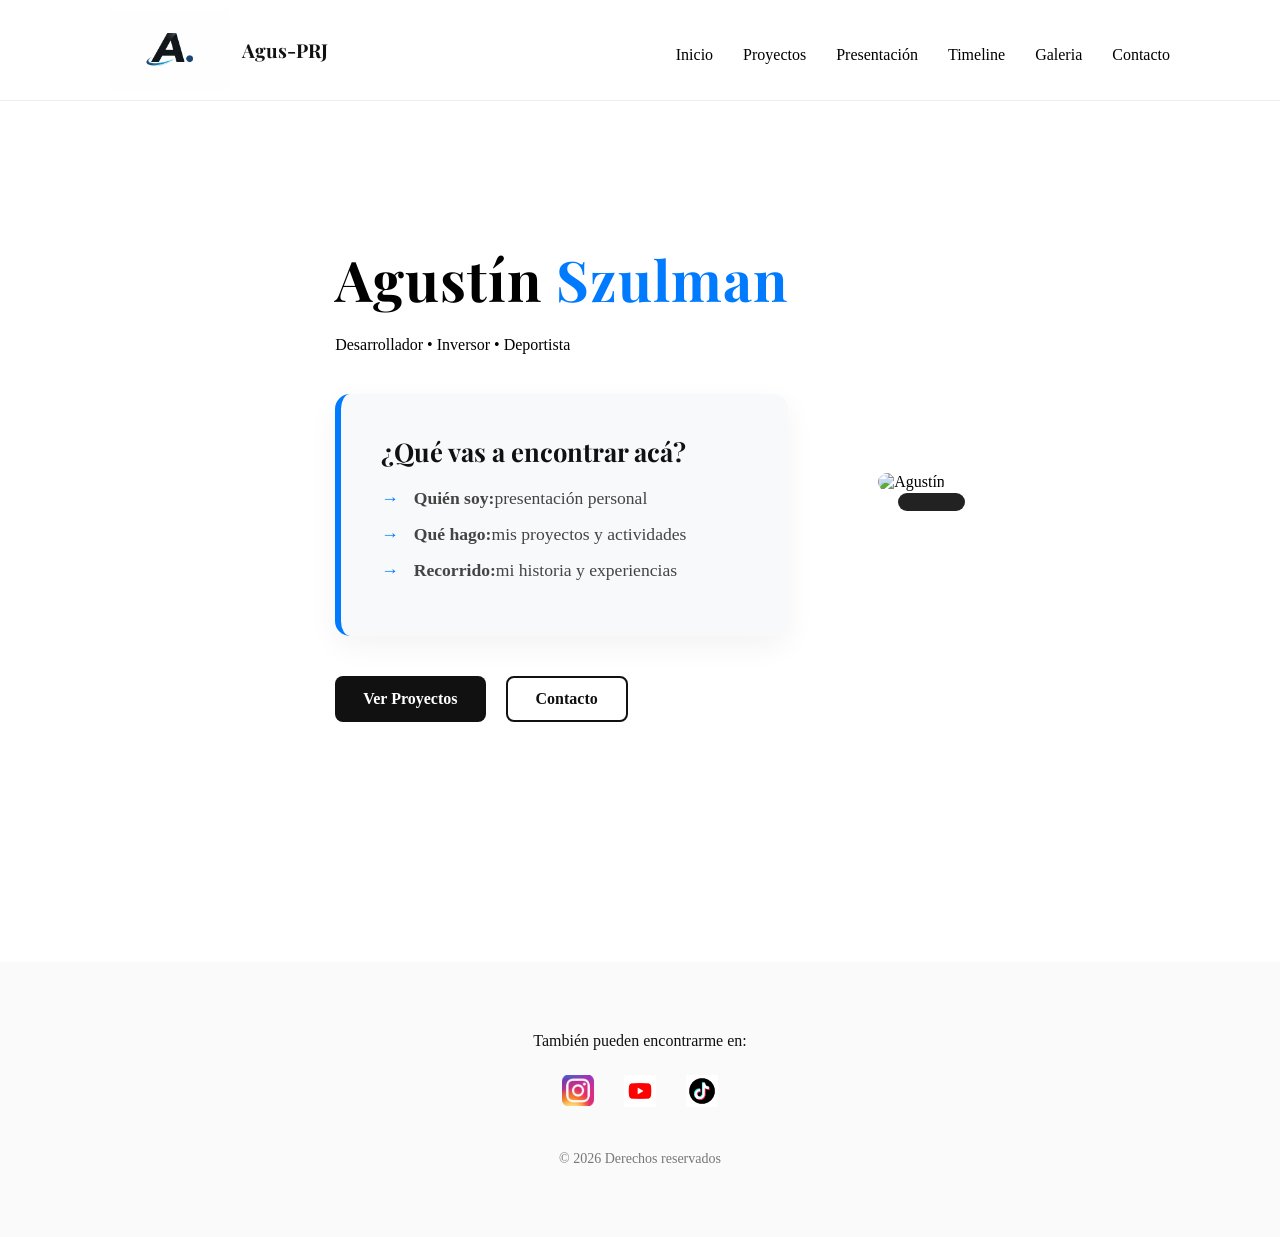
==== index.html @ f0c24f10 "Primer-commit" ====
<!DOCTYPE html>
<html lang="en">

<head>
    <meta charset="UTF-8">
    <meta name="viewport" content="width=device-width, initial-scale=1.0">
    <title>inicio</title>
    <link
        href="https://fonts.googleapis.com/css2?family=Inter:wght@300;400;500;600&family=Playfair+Display:wght@500;600;700&display=swap"
        rel="stylesheet">
    <link rel="stylesheet" href="css/estilos.css">

</head>

<body>
    <!-- Header con navegación principal -->
    <header class="main-header">
    <div class="container-header">
        <div class="logo-area">
            <a href="index.html">
                <img src="img/logo.png" alt="Logo ProyAgus" class="logo">
            </a>
            <span class="page-title">Agus-PRJ</span>
        </div>
        
        <nav class="links">
            <ul>
                <li><a href="index.html">Inicio</a></li>
                <li><a href="pages/proyectos.html">Proyectos</a></li>
                <li><a href="pages/presentacion.html">Presentación</a></li>
                <li><a href="pages/timeline.html">Timeline</a></li>
                <li><a href="pages/gallery.html">Galeria</a></li>
                <li><a href="pages/contacto.html" class="btn-contacto">Contacto</a></li>
            </ul>
        </nav>
    </div>
</header>


    <main class="contenedor-hero">
    <section class="hero-info">
    <h1 class="titulo-home">Agustín <span class="nombre-agus">Szulman</span></h1>
    <p class="intro-texto">Desarrollador • Inversor • Deportista</p>

    <div class="caja-introduccion">
        <h2>¿Qué vas a encontrar acá?</h2>
        <ul class="lista-index-nueva">
            <li><strong>Quién soy:</strong> presentación personal</li>
            <li><strong>Qué hago:</strong> mis proyectos y actividades</li>
            <li><strong>Recorrido:</strong> mi historia y experiencias</li>
        </ul>
    </div>

    <div class="botones-hero">
        <a href="pages/proyectos.html" class="btn-negro">Ver Proyectos</a>
        <a href="pages/contacto.html" class="btn-borde">Contacto</a>
    </div>
</section>
    <section class="hero-visual">
        <img src="img/ftplaya.jpg" alt="Agustín" class="foto-inicio">
    </section>
</main>
    <footer class="main-footer">
    <p class="footer-title">También pueden encontrarme en:</p>

    <div class="footer-social">
        <a href="https://www.instagram.com/" target="_blank">
            <img src="img/instagram.jpg" alt="Instagram">
        </a>

        <a href="https://www.youtube.com/" target="_blank">
            <img src="img/youtube.jpg" alt="Youtube">
        </a>

        <a href="https://www.tiktok.com/" target="_blank">
            <img src="img/tiktok.jpg" alt="Tiktok">
        </a>
    </div>

    <p class="footer-copy">© 2026 Derechos reservados</p>
</footer>

</body>

</html>
---- css/estilos.css ----
*{
    margin: 0;
    padding: 0;
    box-sizing: border-box;
}




footer {
    color: white;
    background: darkgrey;
    padding: 16px;
}

nav {
    background-color: white;
    color: black;
}


.lista-index li {
    margin: 10px 0;
}


.proy {
    font-size: 22px;
    color: rgb(0, 0, 0);
    background-color: #f5f5f5;
    padding: 20px;


}

.descproy {
    line-height: 1.6;
     background-color: #ededed;
}

section {
    padding: 80px 20px;
}


.contacto {
    text-align: center;
    padding: 30px;
    background-color: #e0e0e0;
}

.mail {
    display: inline-block;
    margin-top: 20px;
    padding: 10px 30px;
    background-color: #f2f2f2;
    color: black;
    text-decoration: none;
    font-weight: bold;
    border-radius: 8px;
    border: 1px solid #ccc;
}

.presentacion {
    background-color: white;
    text-align: center;
    max-width: 650px;
    margin: 40px auto;
    padding: 32px;
    border-radius: 12px;
}

.foto-presentacion {
    max-width: 200px;
    width: 100%;
    height: auto;
    margin: 20px auto;
    display: block;
    border-radius: 12px;
}



.logo_redes{
    display: flex;
    justify-content: center;
    gap: 15px;
    margin-left: 5px;
    margin-bottom: 20px;
    margin-top: 15px;


}

.logo_redes img{
    width: 60px;
    height: 60px;
    border-radius: 50%;
    object-fit: cover;
    transition: transform 0.3s ease;

}

.logo_redes img:hover {
    transform: scale(1.1);
}
    
.proyectos section {
    display: block;
    margin: 20px;

}

h1 {
    letter-spacing: 1px;
}

h1, h2 {
    margin-bottom: 20px;
}



.links {
    background: none;
    margin-top: 10px;
    margin-left: auto;
}

.links ul {
    display: flex;
    gap: 30px;
    list-style: none;
    padding: 0;
    margin: 0;
}

.links a {
    text-decoration: none;
    color: black;
    font-weight: 500;
    position: relative;
    transition: color 0.3s ease;
}

.links a::after {
    content: "";
    position: absolute;
    bottom: -4px;
    left: 0;
    width: 0%;
    height: 1px;
    background: black;
    transition: width 0.3s ease;
}

.links a:hover::after {
    width: 100%;
}




.links a:hover {
    color: black;
}

.imgs {
    display: grid;
    grid-template-columns: repeat(auto-fit, minmax(280px, 1fr));
    gap: 25px;
    max-width: 1200px;
    margin: 60px auto;
}



.imgs img {
    width: 100%;
    height: auto;
    border-radius: 14px;
    display: block;
    transition: transform 0.3s ease, box-shadow 0.3s ease;
}

.imgs img:hover {
    transform: scale(1.03);
    box-shadow: 0 12px 30px rgba(0,0,0,0.15);
}

.proyectos{
    display: grid;
    grid-template-columns: repeat(auto-fit, minmax(280px, 1fr));
    gap: 30px;
    
}



.main-footer {
    background: #fafafa;
    padding: 70px 20px;
    text-align: center;
    margin-top: 100px;
}

.footer-title {
    font-weight: 500;
    margin-bottom: 25px;
    color: #111;
}

.footer-social {
    display: flex;
    justify-content: center;
    gap: 30px;
    margin-bottom: 40px;
}

.footer-social img {
    width: 32px;
    transition: transform 0.3s ease, opacity 0.3s ease;
}

.footer-social img:hover {
    transform: translateY(-4px);
    opacity: 0.8;
}

.footer-copy {
    font-size: 14px;
    color: #777;
}

.logo{
    margin: 0;
    width: auto;
    overflow: hidden;
    padding: 0;
    height: 80px;
    display: flex;
    align-items: center;
}



.gmail{
    display: block;
    justify-content: center;
}

.contacto-page{
    display: flex;
    flex-direction: column;
    align-items: center;
    justify-content: center;
    height: 50vh;
    text-align: center;

}

header{
    background: white;
    color: #111;
    margin: 0;
    
}

*{
    margin: 0;
    padding: 0;
    box-sizing: border-box;
}


body{
    display: flex;
    flex-direction: column;
    min-height: 100vh;
}



.contenedor-hero {
    display: flex;
    justify-content: space-between;
    align-items: center;
    max-width: 1100px;
    margin: 60px auto;
    padding: 0 40px;
    gap: 50px;
}

.titulo-home { font-size: 3.5rem; font-family: 'Playfair Display', serif; 
}
.nombre-agus { color: #007bff; 
}
.foto-inicio { 
    width: 100%; 
    max-width: 420px; 
    border-radius: 20px; 
    box-shadow: 20px 20px 0px #222; 
}


.timelist {
    list-style: none;
    padding: 20px;
    border-left: 3px solid #007bff;
    margin: 50px auto;
    max-width: 800px;
}

.timelist li {
    margin-bottom: 30px;
    position: relative;
    padding-left: 30px;
}

.timelist li::before {
    content: "";
    position: absolute;
    left: -11.5px;
    top: 5px;
    width: 20px;
    height: 20px;
    background: white;
    border: 3px solid #007bff;
    border-radius: 50%;
}

.fecha { font-weight: bold; color: #007bff; }


.proyectos {
    display: grid;
    grid-template-columns: 1fr 1fr;
    gap: 25px;
    max-width: 1100px;
    margin: 40px auto;
}

.proyectos article {
    border: 1px solid #eee;
    padding: 20px;
    border-radius: 12px;
    transition: 0.3s;
}

.proyectos article:hover { transform: translateY(-5px); box-shadow: 0 10px 20px rgba(0,0,0,0.05); 
}


.main-header {
    width: 100%;
    background-color: #fff;
    border-bottom: 1px solid #eee;
    padding: 10px 0;
}

.container-header {
    display: flex;
    justify-content: space-between;
    align-items: center;
    max-width: 1100px;
    margin: 0 auto;
    padding: 0 20px;
}

.logo-area {
    display: flex;
    align-items: center;
    gap: 12px;
}

.logo-img {
    height: 45px;
    width: auto;
    display: block;
}

.page-title {
    font-family: 'Playfair Display', serif;
    font-weight: 700;
    font-size: 1.2rem;
}


.caja-introduccion {
    background-color: #f8f9fa; 
    padding: 40px;
    border-radius: 15px;
    border-left: 6px solid #007bff; 
    margin: 40px 0; 
    box-shadow: 0 10px 30px rgba(0,0,0,0.05); 
    text-align: left;
}

.caja-introduccion h2 {
    font-size: 1.6rem;
    font-family: 'Playfair Display', serif;
    margin-bottom: 20px;
    color: #111;
}


.lista-index-nueva {
    list-style: none;
    padding: 0;
}

.lista-index-nueva li {
    margin-bottom: 15px;
    font-size: 1.1rem;
    color: #444;
    display: flex;
    align-items: center;
}

.lista-index-nueva li::before {
    content: "→";
    color: #007bff;
    font-weight: bold;
    margin-right: 15px;
}

.botones-hero {
    display: flex;
    gap: 20px;
    margin-top: 10px; 
}


.btn-negro {
    background-color: #111;
    color: white !important;
    padding: 14px 28px;
    border-radius: 8px;
    text-decoration: none;
    font-weight: 600;
    transition: 0.3s;
}

.btn-negro:hover {
    background-color: #007bff;
    transform: translateY(-3px);
}

.btn-borde {
    border: 2px solid #111;
    color: #111 !important;
    padding: 12px 28px;
    border-radius: 8px;
    text-decoration: none;
    font-weight: 600;
    transition: 0.3s;
}


@media screen and (min-width: 769px) and (max-width: 1024px) {
    
    body {
        padding: 0 20px;
    }

    
    .titulo-home {
        font-size: 3rem;
    }

    
    .contenedor-hero {
        gap: 30px;
        justify-content: space-around;
    }

    
    .proyectos {
        grid-template-columns: repeat(2, 1fr);
        gap: 20px;
    }

    
    .links ul {
        gap: 20px;
    }
}

    

@media screen and (max-width: 768px) {
    
    .container-header {
        flex-direction: column;
        gap: 20px;
        padding: 20px;
        padding-right: 70px;
    }

    .links ul {
        flex-wrap: wrap;
        justify-content: center;
        gap: 10px;
        padding-left: 45px;
        
    }

    
    .contenedor-hero {
        flex-direction: column-reverse;
        text-align: center;
        gap: 30px;
        padding: 0 20px;
    }

    .foto-inicio {
        max-width: 100%;
        box-shadow: 10px 10px 0px #222; 
    }

    .titulo-home {
        font-size: 2.5rem; 
    }

    
    .proyectos {
        grid-template-columns: 1fr;
        padding: 0 20px;
    }

    
    .imgs {
        grid-template-columns: repeat(auto-fit, minmax(200px, 1fr));
        gap: 15px;
        padding: 0 15px;
    }
}

@media (min-withd: 768px) and (max-withd: 1024px) {
     
   .presentacion {
    width: 150%;
    height: auto;

   }
    
}
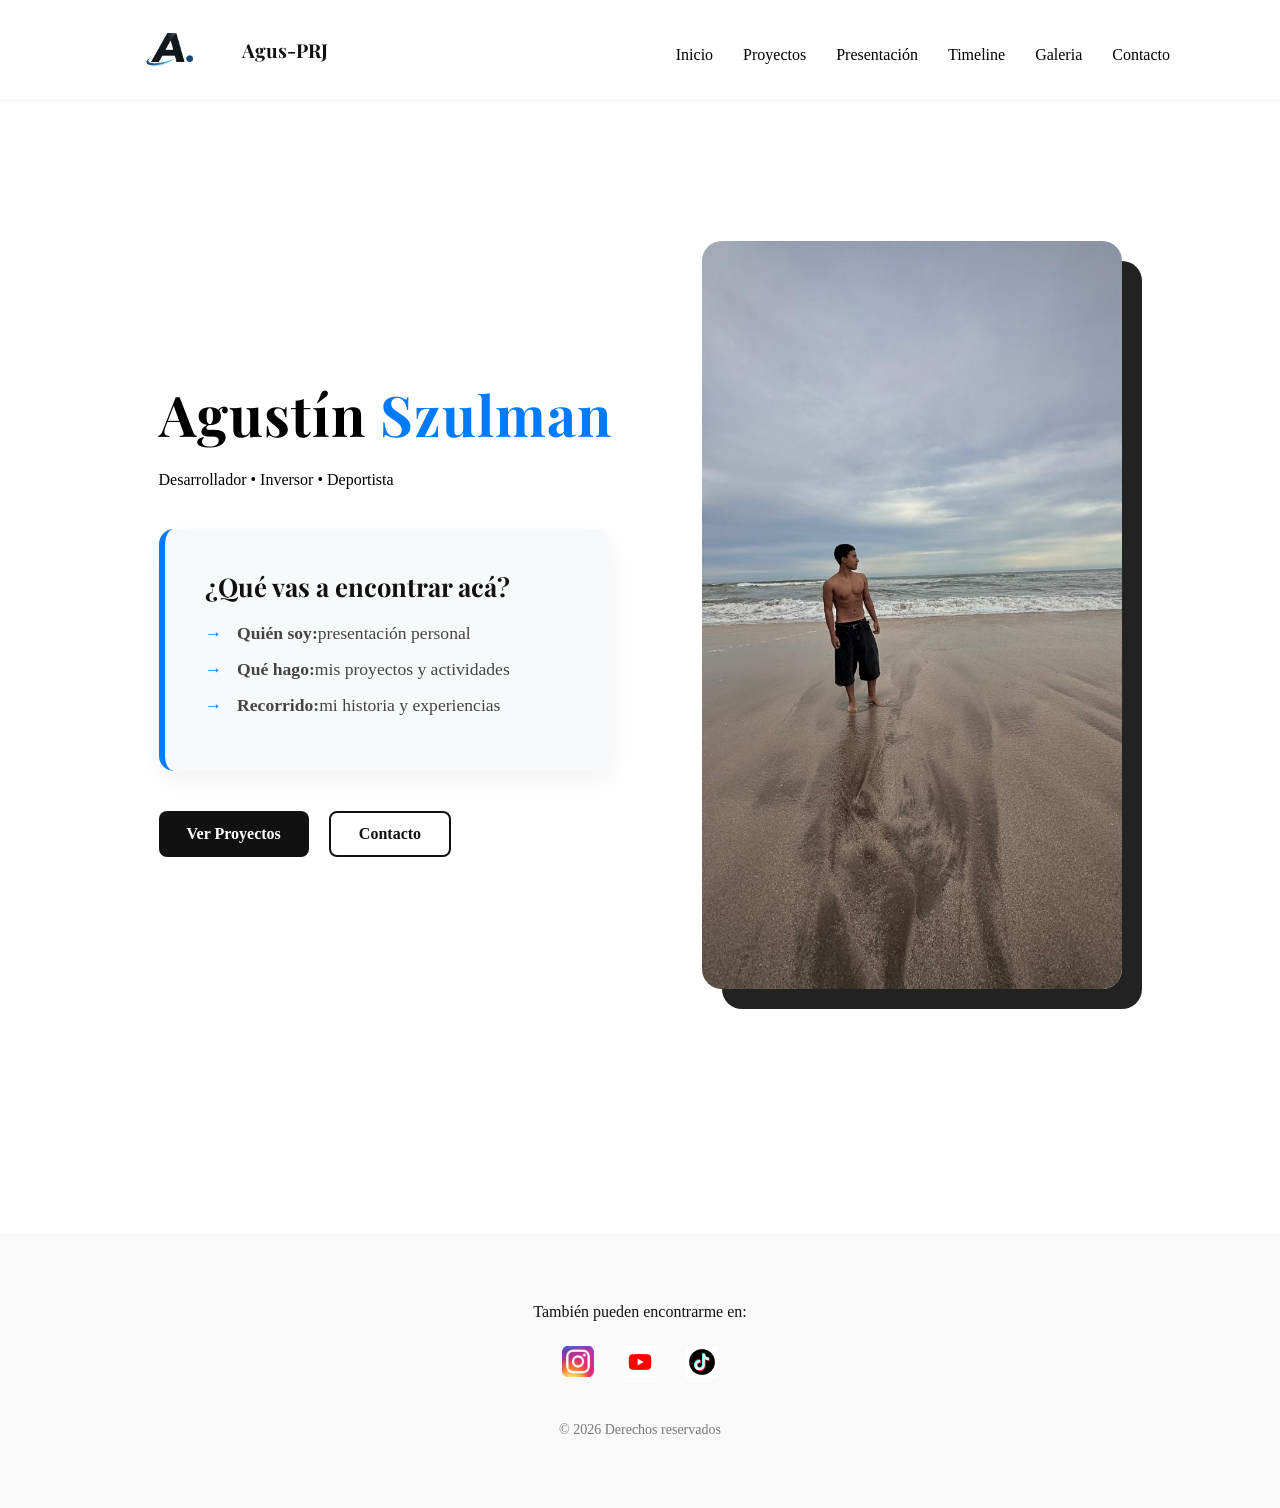
==== commit 6ea5747f: "foto" ====
--- a/index.html
+++ b/index.html
@@ -57,7 +57,7 @@
     </div>
 </section>
     <section class="hero-visual">
-        <img src="img/ftplaya.jpg" alt="Agustín" class="foto-inicio">
+        <img src="img/ftplaya.JPG" alt="Agustín" class="foto-inicio">
     </section>
 </main>
     <footer class="main-footer">
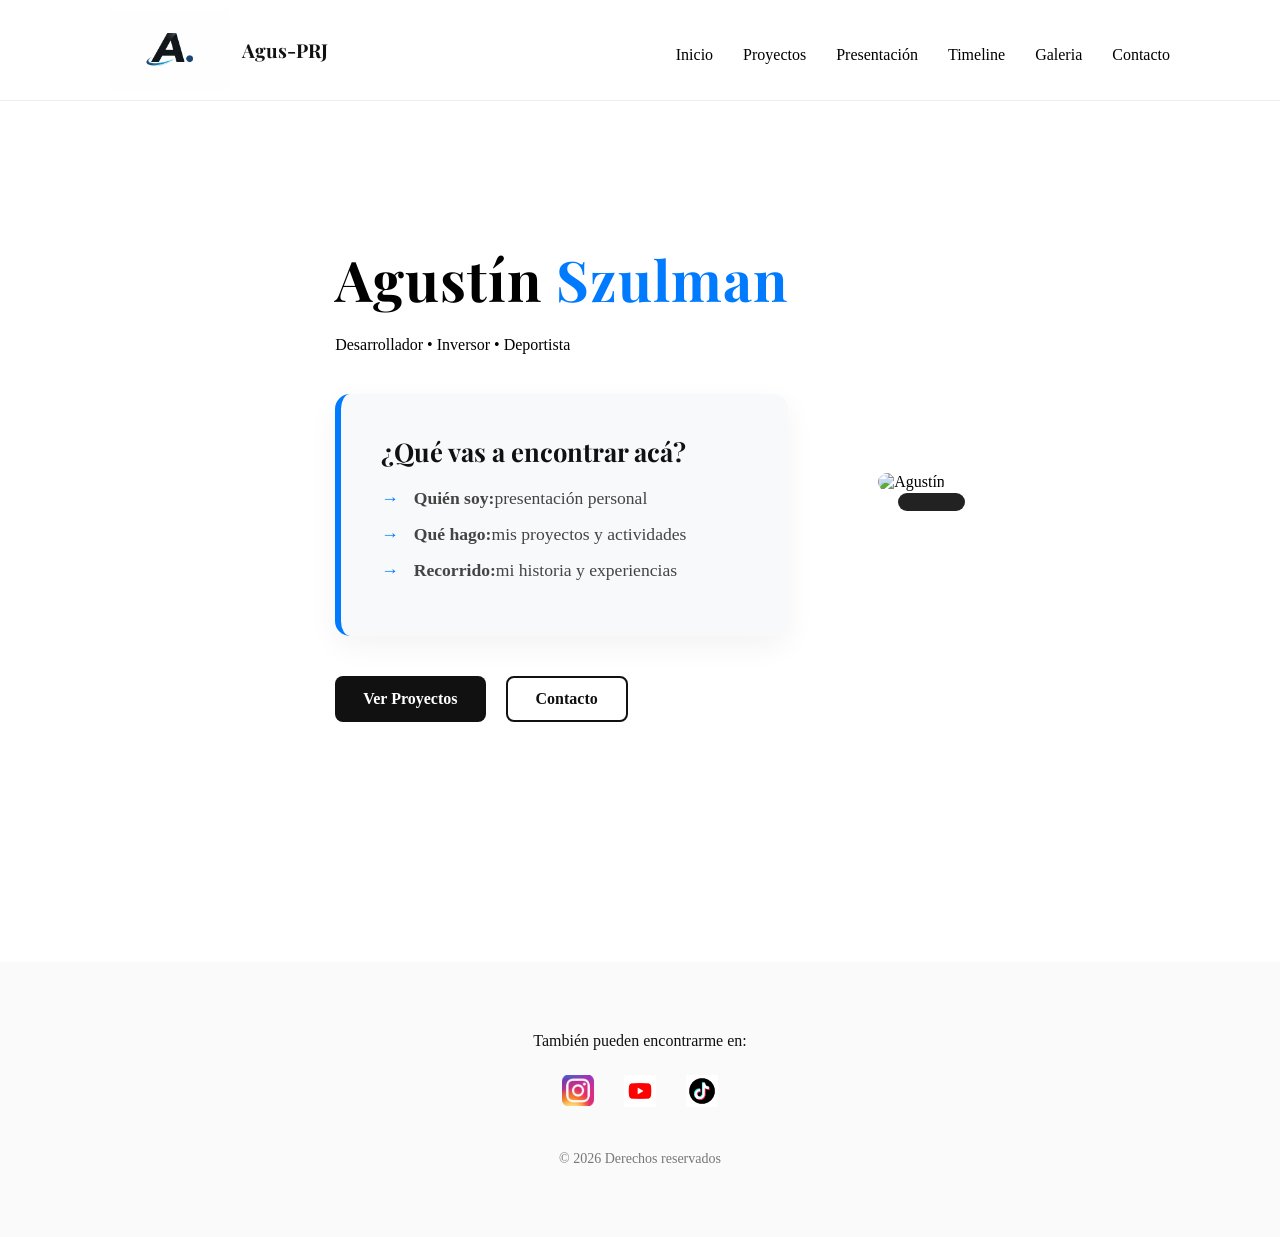
==== commit a14d9a70: "primercommit" ====
--- a/index.html
+++ b/index.html
@@ -57,7 +57,7 @@
     </div>
 </section>
     <section class="hero-visual">
-        <img src="img/ftplaya.JPG" alt="Agustín" class="foto-inicio">
+        <img src="img/ftplaya.jpg" alt="Agustín" class="foto-inicio">
     </section>
 </main>
     <footer class="main-footer">
--- a/css/estilos.css
+++ b/css/estilos.css
@@ -456,104 +456,19 @@
     transition: 0.3s;
 }
 
-
-@media screen and (min-width: 769px) and (max-width: 1024px) {
+@media screen {
     
-    body {
-        padding: 0 20px;
-    }
+}
+
+
+
+
+
+
+
+
 
     
-    .titulo-home {
-        font-size: 3rem;
-    }
-
-    
-    .contenedor-hero {
-        gap: 30px;
-        justify-content: space-around;
-    }
-
-    
-    .proyectos {
-        grid-template-columns: repeat(2, 1fr);
-        gap: 20px;
-    }
-
-    
-    .links ul {
-        gap: 20px;
-    }
-}
-
-    
-
-@media screen and (max-width: 768px) {
-    
-    .container-header {
-        flex-direction: column;
-        gap: 20px;
-        padding: 20px;
-        padding-right: 70px;
-    }
-
-    .links ul {
-        flex-wrap: wrap;
-        justify-content: center;
-        gap: 10px;
-        padding-left: 45px;
-        
-    }
-
-    
-    .contenedor-hero {
-        flex-direction: column-reverse;
-        text-align: center;
-        gap: 30px;
-        padding: 0 20px;
-    }
-
-    .foto-inicio {
-        max-width: 100%;
-        box-shadow: 10px 10px 0px #222; 
-    }
-
-    .titulo-home {
-        font-size: 2.5rem; 
-    }
-
-    
-    .proyectos {
-        grid-template-columns: 1fr;
-        padding: 0 20px;
-    }
-
-    
-    .imgs {
-        grid-template-columns: repeat(auto-fit, minmax(200px, 1fr));
-        gap: 15px;
-        padding: 0 15px;
-    }
-}
-
-@media (min-withd: 768px) and (max-withd: 1024px) {
-     
-   .presentacion {
-    width: 150%;
-    height: auto;
-
-   }
-    
-}
-
-
-
-
-
-
-
-
-    
-
-
-
+
+
+
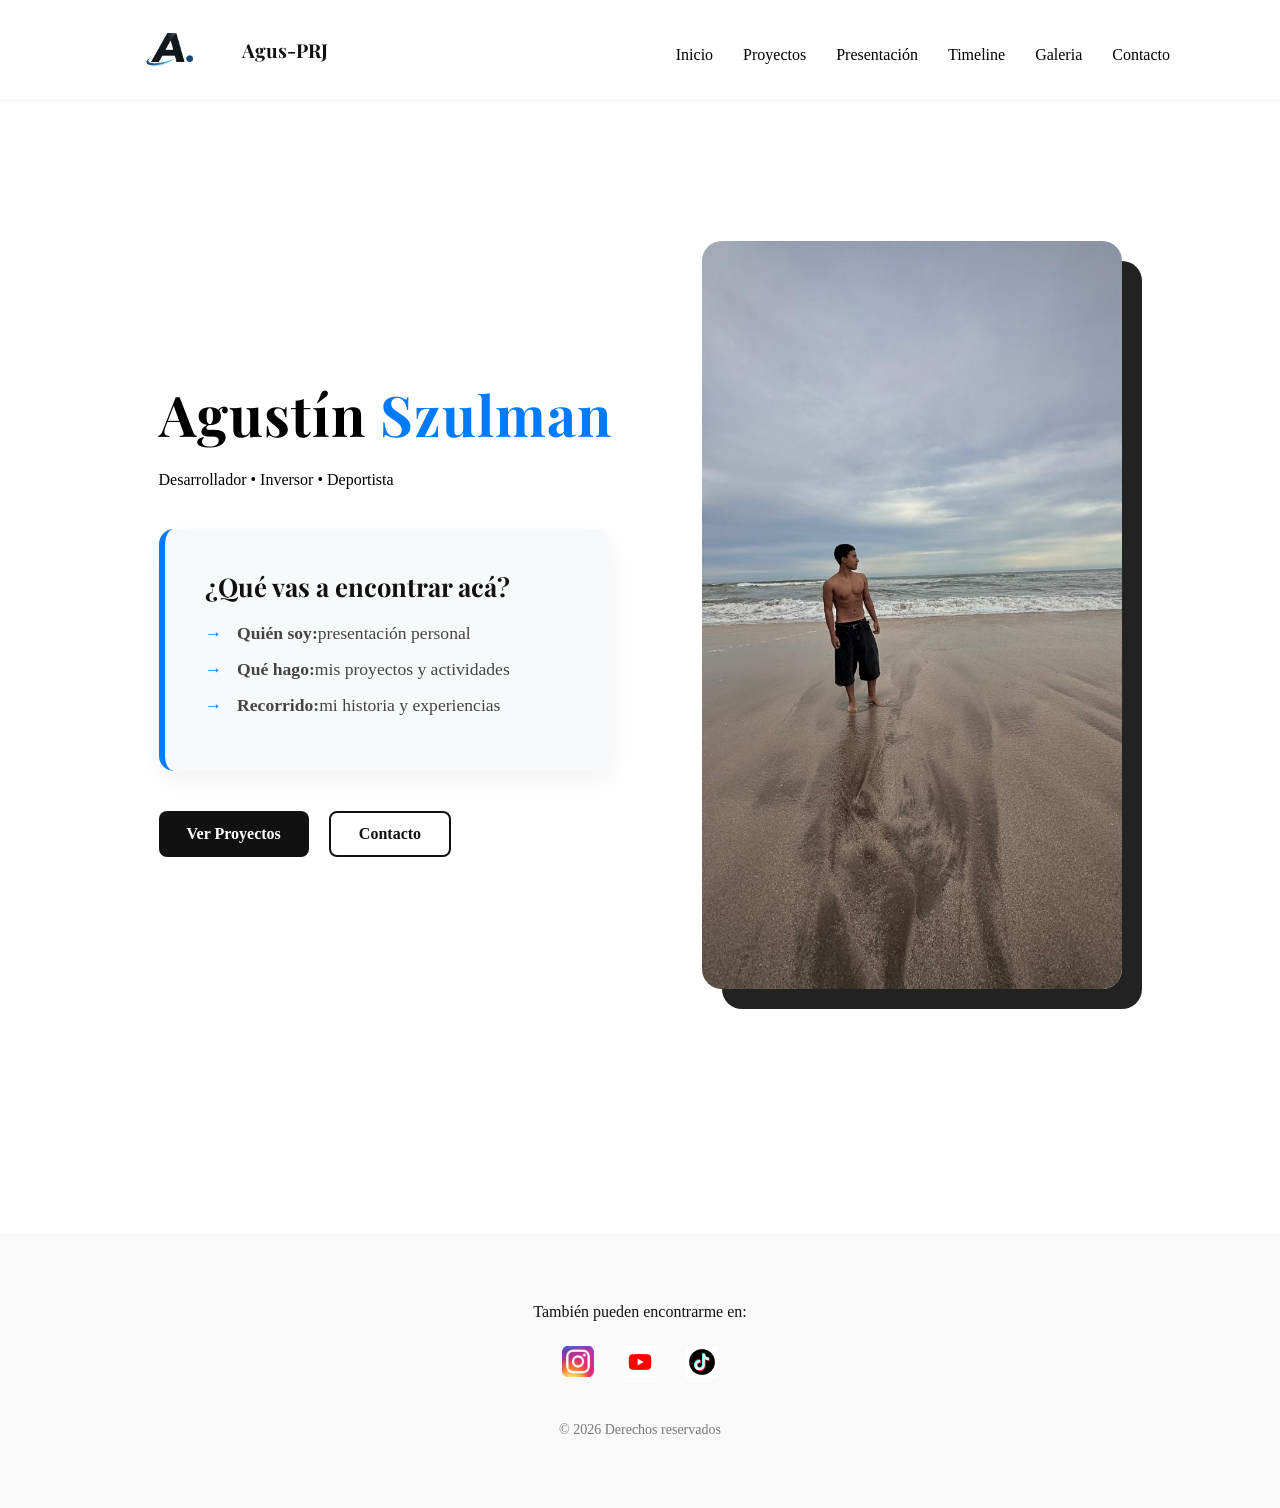
==== commit 4412fd68: "Update index.html" ====
--- a/index.html
+++ b/index.html
@@ -57,7 +57,7 @@
     </div>
 </section>
     <section class="hero-visual">
-        <img src="img/ftplaya.jpg" alt="Agustín" class="foto-inicio">
+        <img src="img/ftplaya.JPG" alt="Agustín" class="foto-inicio">
     </section>
 </main>
     <footer class="main-footer">
@@ -82,4 +82,4 @@
 
 </body>
 
-</html>+</html>
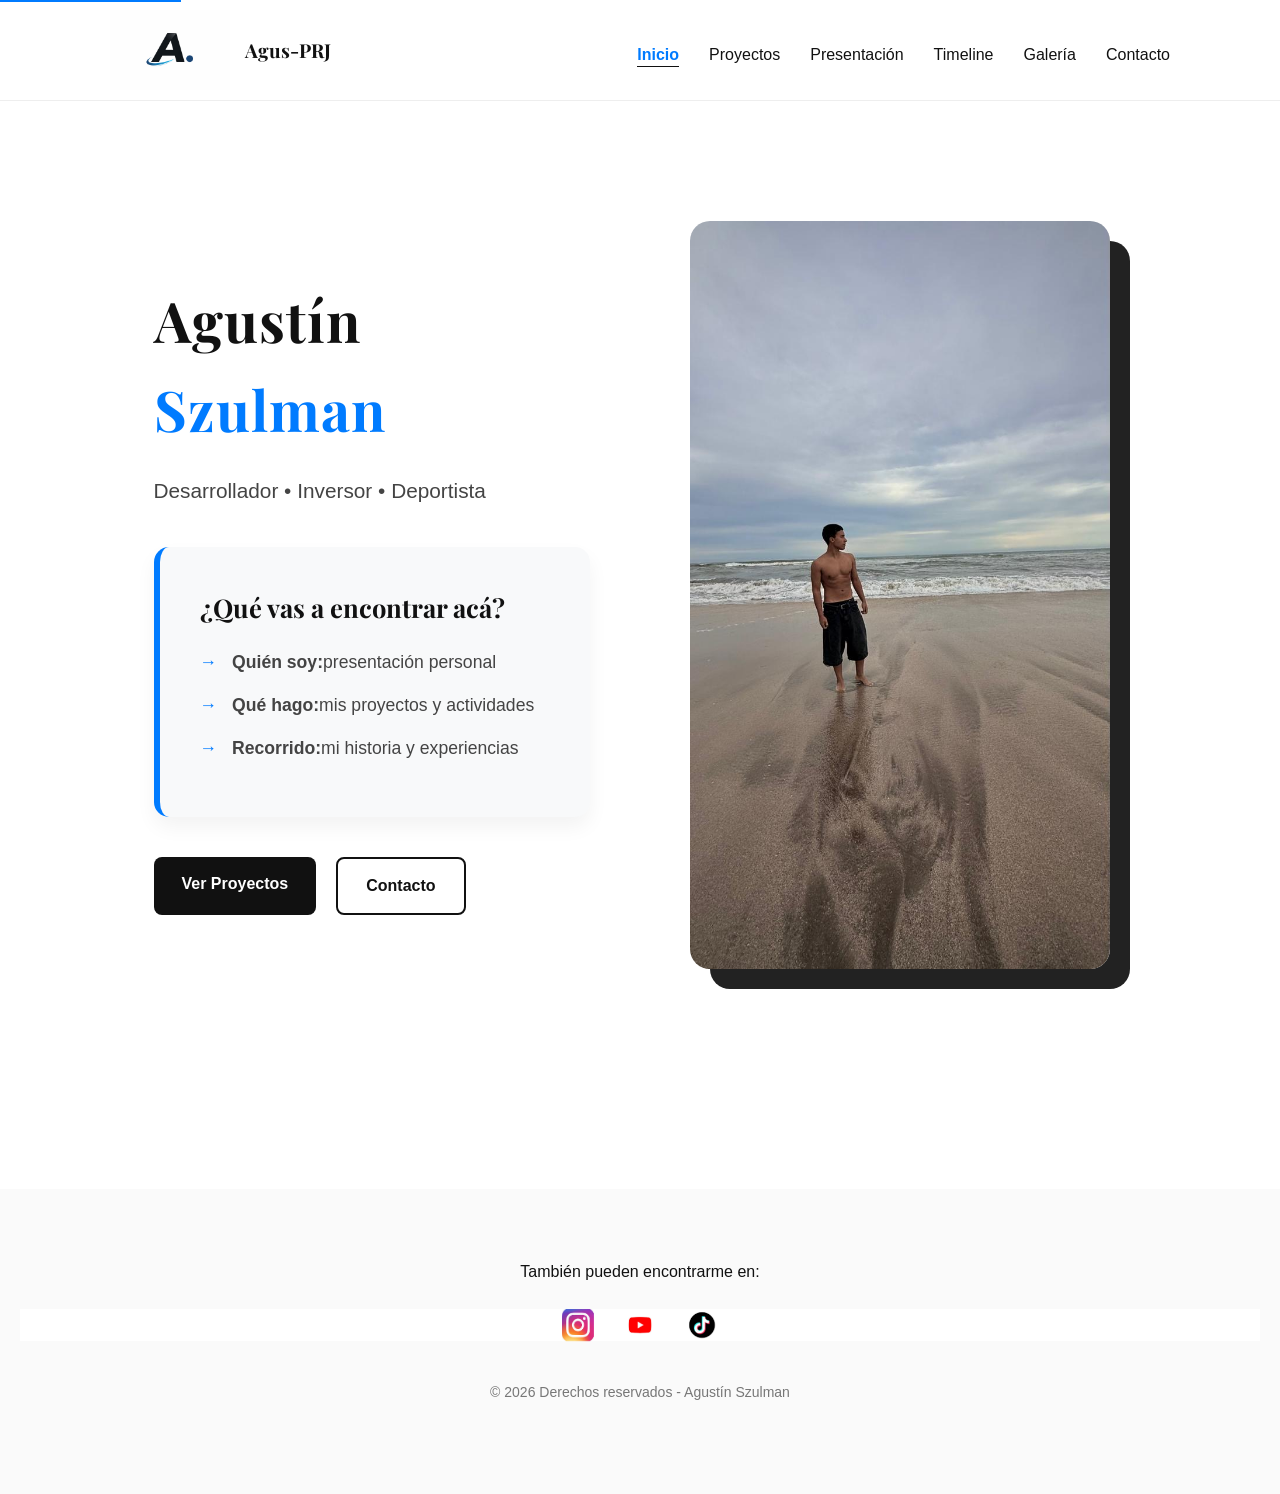
==== commit 097a3c24: "fix: corregir galería responsive y mejorar estilos CSS" ====
--- a/index.html
+++ b/index.html
@@ -1,85 +1,123 @@
 <!DOCTYPE html>
-<html lang="en">
+<html lang="es">
 
 <head>
+    <!-- Meta tags básicos -->
     <meta charset="UTF-8">
     <meta name="viewport" content="width=device-width, initial-scale=1.0">
-    <title>inicio</title>
-    <link
-        href="https://fonts.googleapis.com/css2?family=Inter:wght@300;400;500;600&family=Playfair+Display:wght@500;600;700&display=swap"
-        rel="stylesheet">
+    <meta http-equiv="X-UA-Compatible" content="IE=edge">
+    
+    <!-- SEO Meta Tags -->
+    <meta name="description" content="Portafolio de Agustín Szulman - Desarrollador, Inversor y Deportista. Descubre mis proyectos, experiencias y recorrido profesional.">
+    <meta name="keywords" content="desarrollador web, agustín szulman, portafolio, proyectos, inversiones">
+    <meta name="author" content="Agustín Szulman">
+    <meta name="robots" content="index, follow">
+    <meta name="language" content="es">
+    <meta name="revisit-after" content="7 days">
+    
+    <!-- Open Graph (para redes sociales) -->
+    <meta property="og:type" content="website">
+    <meta property="og:title" content="Agustín Szulman - Portafolio | Desarrollador">
+    <meta property="og:description" content="Portafolio de Agustín Szulman - Desarrollador, Inversor y Deportista">
+    <meta property="og:image" content="https://szulmanagustin10-lang.github.io/EntregaSzulman/img/ftplaya.JPG">
+    <meta property="og:url" content="https://szulmanagustin10-lang.github.io/EntregaSzulman/">
+    <meta property="og:site_name" content="Agustín Szulman - Portafolio">
+    
+    <!-- Twitter Card -->
+    <meta name="twitter:card" content="summary_large_image">
+    <meta name="twitter:title" content="Agustín Szulman - Portafolio | Desarrollador">
+    <meta name="twitter:description" content="Descubre el portafolio profesional de Agustín Szulman">
+    <meta name="twitter:image" content="https://szulmanagustin10-lang.github.io/EntregaSzulman/img/ftplaya.JPG">
+    
+    <!-- Canonical URL -->
+    <link rel="canonical" href="https://szulmanagustin10-lang.github.io/EntregaSzulman/">
+    
+    <!-- Favicon -->
+    <link rel="icon" type="image/png" href="img/logo.png">
+    
+    <!-- Fonts -->
+    <link href="https://fonts.googleapis.com/css2?family=Inter:wght@300;400;500;600&family=Playfair+Display:wght@500;600;700&display=swap" rel="stylesheet">
+    
+    <!-- CSS -->
     <link rel="stylesheet" href="css/estilos.css">
-
+    
+    <title>Agustín Szulman - Desarrollador, Inversor, Deportista | Portafolio</title>
 </head>
 
 <body>
+    <!-- Skip to main content (accesibilidad) -->
+    <a href="#main-content" class="skip-link">Ir al contenido principal</a>
+
     <!-- Header con navegación principal -->
-    <header class="main-header">
-    <div class="container-header">
-        <div class="logo-area">
-            <a href="index.html">
-                <img src="img/logo.png" alt="Logo ProyAgus" class="logo">
+    <header class="main-header" role="banner">
+        <div class="container-header">
+            <div class="logo-area">
+                <a href="index.html" aria-label="Inicio - Agustín Szulman">
+                    <img src="img/logo.png" alt="Logo de Agustín Szulman" class="logo" width="80" height="80" loading="eager">
+                </a>
+                <span class="page-title">Agus-PRJ</span>
+            </div>
+            
+            <nav class="links" role="navigation" aria-label="Navegación principal">
+                <ul>
+                    <li><a href="index.html" aria-current="page">Inicio</a></li>
+                    <li><a href="pages/proyectos.html">Proyectos</a></li>
+                    <li><a href="pages/presentacion.html">Presentación</a></li>
+                    <li><a href="pages/timeline.html">Timeline</a></li>
+                    <li><a href="pages/gallery.html">Galería</a></li>
+                    <li><a href="pages/contacto.html" class="btn-contacto">Contacto</a></li>
+                </ul>
+            </nav>
+        </div>
+    </header>
+
+    <!-- Main content -->
+    <main class="contenedor-hero" id="main-content" role="main">
+        <section class="hero-info">
+            <h1 class="titulo-home">Agustín <span class="nombre-agus">Szulman</span></h1>
+            <p class="intro-texto">Desarrollador • Inversor • Deportista</p>
+
+            <div class="caja-introduccion" role="complementary" aria-label="Descripción del sitio">
+                <h2>¿Qué vas a encontrar acá?</h2>
+                <ul class="lista-index-nueva">
+                    <li><strong>Quién soy:</strong> presentación personal</li>
+                    <li><strong>Qué hago:</strong> mis proyectos y actividades</li>
+                    <li><strong>Recorrido:</strong> mi historia y experiencias</li>
+                </ul>
+            </div>
+
+            <div class="botones-hero">
+                <a href="pages/proyectos.html" class="btn-negro" aria-label="Ver mis proyectos">Ver Proyectos</a>
+                <a href="pages/contacto.html" class="btn-borde" aria-label="Contactarme">Contacto</a>
+            </div>
+        </section>
+
+        <section class="hero-visual" aria-label="Foto de presentación">
+            <img src="img/ftplaya.JPG" alt="Agustín Szulman en la playa" class="foto-inicio" width="420" height="520" loading="lazy">
+        </section>
+    </main>
+
+    <!-- Footer -->
+    <footer class="main-footer" role="contentinfo">
+        <p class="footer-title">También pueden encontrarme en:</p>
+
+        <nav class="footer-social" aria-label="Redes sociales">
+            <a href="https://www.instagram.com/" target="_blank" rel="noopener noreferrer" aria-label="Seguir en Instagram">
+                <img src="img/instagram.jpg" alt="Icono de Instagram" width="32" height="32" loading="lazy">
             </a>
-            <span class="page-title">Agus-PRJ</span>
-        </div>
-        
-        <nav class="links">
-            <ul>
-                <li><a href="index.html">Inicio</a></li>
-                <li><a href="pages/proyectos.html">Proyectos</a></li>
-                <li><a href="pages/presentacion.html">Presentación</a></li>
-                <li><a href="pages/timeline.html">Timeline</a></li>
-                <li><a href="pages/gallery.html">Galeria</a></li>
-                <li><a href="pages/contacto.html" class="btn-contacto">Contacto</a></li>
-            </ul>
+
+            <a href="https://www.youtube.com/" target="_blank" rel="noopener noreferrer" aria-label="Suscribirse a YouTube">
+                <img src="img/youtube.jpg" alt="Icono de YouTube" width="32" height="32" loading="lazy">
+            </a>
+
+            <a href="https://www.tiktok.com/" target="_blank" rel="noopener noreferrer" aria-label="Seguir en TikTok">
+                <img src="img/tiktok.jpg" alt="Icono de TikTok" width="32" height="32" loading="lazy">
+            </a>
         </nav>
-    </div>
-</header>
 
-
-    <main class="contenedor-hero">
-    <section class="hero-info">
-    <h1 class="titulo-home">Agustín <span class="nombre-agus">Szulman</span></h1>
-    <p class="intro-texto">Desarrollador • Inversor • Deportista</p>
-
-    <div class="caja-introduccion">
-        <h2>¿Qué vas a encontrar acá?</h2>
-        <ul class="lista-index-nueva">
-            <li><strong>Quién soy:</strong> presentación personal</li>
-            <li><strong>Qué hago:</strong> mis proyectos y actividades</li>
-            <li><strong>Recorrido:</strong> mi historia y experiencias</li>
-        </ul>
-    </div>
-
-    <div class="botones-hero">
-        <a href="pages/proyectos.html" class="btn-negro">Ver Proyectos</a>
-        <a href="pages/contacto.html" class="btn-borde">Contacto</a>
-    </div>
-</section>
-    <section class="hero-visual">
-        <img src="img/ftplaya.JPG" alt="Agustín" class="foto-inicio">
-    </section>
-</main>
-    <footer class="main-footer">
-    <p class="footer-title">También pueden encontrarme en:</p>
-
-    <div class="footer-social">
-        <a href="https://www.instagram.com/" target="_blank">
-            <img src="img/instagram.jpg" alt="Instagram">
-        </a>
-
-        <a href="https://www.youtube.com/" target="_blank">
-            <img src="img/youtube.jpg" alt="Youtube">
-        </a>
-
-        <a href="https://www.tiktok.com/" target="_blank">
-            <img src="img/tiktok.jpg" alt="Tiktok">
-        </a>
-    </div>
-
-    <p class="footer-copy">© 2026 Derechos reservados</p>
-</footer>
+        <p class="footer-copy">© 2026 Derechos reservados - Agustín Szulman</p>
+    </footer>
 
 </body>
 
-</html>
+</html>
--- a/css/estilos.css
+++ b/css/estilos.css
@@ -1,474 +1,898 @@
-*{
-    margin: 0;
-    padding: 0;
-    box-sizing: border-box;
-}
-
-
-
+@charset "UTF-8";
+@keyframes fadeIn {
+  from {
+    opacity: 0;
+  }
+  to {
+    opacity: 1;
+  }
+}
+@keyframes slideInLeft {
+  from {
+    opacity: 0;
+    transform: translateX(-50px);
+  }
+  to {
+    opacity: 1;
+    transform: translateX(0);
+  }
+}
+@keyframes slideInRight {
+  from {
+    opacity: 0;
+    transform: translateX(50px);
+  }
+  to {
+    opacity: 1;
+    transform: translateX(0);
+  }
+}
+@keyframes slideInDown {
+  from {
+    opacity: 0;
+    transform: translateY(-50px);
+  }
+  to {
+    opacity: 1;
+    transform: translateY(0);
+  }
+}
+@keyframes slideInUp {
+  from {
+    opacity: 0;
+    transform: translateY(50px);
+  }
+  to {
+    opacity: 1;
+    transform: translateY(0);
+  }
+}
+@keyframes zoomIn {
+  from {
+    opacity: 0;
+    transform: scale(0.8);
+  }
+  to {
+    opacity: 1;
+    transform: scale(1);
+  }
+}
+@keyframes bounce {
+  0%, 100% {
+    transform: translateY(0);
+  }
+  50% {
+    transform: translateY(-10px);
+  }
+}
+@keyframes pulse {
+  0%, 100% {
+    opacity: 1;
+  }
+  50% {
+    opacity: 0.7;
+  }
+}
+@keyframes glow {
+  0% {
+    box-shadow: 0 0 5px rgba(0, 123, 255, 0.3);
+  }
+  50% {
+    box-shadow: 0 0 20px rgba(0, 123, 255, 0.6);
+  }
+  100% {
+    box-shadow: 0 0 5px rgba(0, 123, 255, 0.3);
+  }
+}
+@keyframes rotate {
+  from {
+    transform: rotate(0deg);
+  }
+  to {
+    transform: rotate(360deg);
+  }
+}
+* {
+  margin: 0;
+  padding: 0;
+  box-sizing: border-box;
+}
+
+html {
+  scroll-behavior: smooth;
+  font-size: 16px;
+}
+
+body {
+  display: flex;
+  flex-direction: column;
+  min-height: 100vh;
+  font-family: "Inter", sans-serif;
+  color: #111;
+  line-height: 1.6;
+  background-color: white;
+}
+
+h1, h2, h3, h4, h5, h6 {
+  font-family: "Playfair Display", serif;
+  margin-bottom: 20px;
+  color: #111;
+}
+
+h1 {
+  letter-spacing: 1px;
+  font-size: 2.5rem;
+}
+@media screen and (max-width: 768px) {
+  h1 {
+    font-size: 1.8rem;
+  }
+}
+
+h2 {
+  font-size: 2rem;
+}
+@media screen and (max-width: 768px) {
+  h2 {
+    font-size: 1.5rem;
+  }
+}
+
+h3 {
+  font-size: 1.5rem;
+}
+
+p {
+  margin-bottom: 20px;
+  color: #444;
+}
+
+section {
+  padding: 60px 20px;
+}
+
+a {
+  color: #007bff;
+  transition: color 0.3s ease;
+}
+a:hover {
+  color: rgb(0, 98.4, 204);
+}
+a:focus {
+  outline: 2px solid #007bff;
+  outline-offset: 2px;
+}
+
+img {
+  max-width: 100%;
+  height: auto;
+  display: block;
+}
+
+.skip-link {
+  position: absolute;
+  top: -40px;
+  left: 0;
+  background: #007bff;
+  color: white;
+  padding: 8px;
+  text-decoration: none;
+  z-index: 100;
+}
+.skip-link:focus {
+  top: 0;
+}
+
+header {
+  background: white;
+  color: #111;
+  margin: 0;
+}
+
+.main-header {
+  width: 100%;
+  background-color: white;
+  border-bottom: 1px solid #eee;
+  padding: 10px 0;
+  animation: slideInDown 0.8s ease-in-out 0s 1 both;
+}
+
+.container-header {
+  display: flex;
+  justify-content: space-between;
+  align-items: center;
+  max-width: 1100px;
+  margin: 0 auto;
+  padding: 0 20px;
+}
+@media screen and (max-width: 768px) {
+  .container-header {
+    flex-direction: column;
+    gap: 20px;
+    padding: 20px;
+  }
+}
+
+.logo-area {
+  display: flex;
+  align-items: center;
+  gap: 15px;
+}
+.logo-area a {
+  animation: slideInLeft 0.8s ease-in-out 0s 1 both;
+}
+.logo-area a:hover {
+  color: inherit;
+}
+
+.logo {
+  margin: 0;
+  width: auto;
+  overflow: hidden;
+  padding: 0;
+  height: 80px;
+  display: flex;
+  justify-content: center;
+  align-items: center;
+  transition: transform 0.3s ease;
+}
+.logo:hover {
+  animation: bounce 1.5s ease-in-out 0s infinite;
+}
+
+.page-title {
+  font-family: "Playfair Display", serif;
+  font-weight: 700;
+  font-size: 1.2rem;
+  color: #111;
+}
+
+nav {
+  background-color: white;
+  color: #111;
+}
+
+.links {
+  background: none;
+  margin-top: 10px;
+  margin-left: auto;
+}
+.links ul {
+  display: flex;
+  gap: 30px;
+  list-style: none;
+  padding: 0;
+  margin: 0;
+}
+@media screen and (min-width: 769px) and (max-width: 1024px) {
+  .links ul {
+    gap: 20px;
+  }
+}
+@media screen and (max-width: 768px) {
+  .links ul {
+    flex-direction: column;
+    gap: 15px;
+    width: 100%;
+  }
+}
+.links a {
+  text-decoration: none;
+  color: #111;
+  font-weight: 500;
+  position: relative;
+  transition: color 0.3s ease;
+  animation: slideInDown 0.6s ease-out 0s 1 both;
+}
+.links a::after {
+  content: "";
+  position: absolute;
+  bottom: -4px;
+  left: 0;
+  width: 0%;
+  height: 1px;
+  background: #111;
+  transition: width 0.3s ease;
+}
+.links a:hover, .links a:focus {
+  color: #007bff;
+}
+.links a:hover::after, .links a:focus::after {
+  width: 100%;
+}
+.links a[aria-current=page] {
+  color: #007bff;
+  font-weight: 600;
+}
+.links a[aria-current=page]::after {
+  width: 100%;
+}
 
 footer {
-    color: white;
-    background: darkgrey;
-    padding: 16px;
-}
-
-nav {
-    background-color: white;
-    color: black;
-}
-
+  color: white;
+  background: darkgrey;
+  padding: 20px;
+  margin-top: auto;
+}
+
+.main-footer {
+  background: #fafafa;
+  padding: 70px 20px;
+  text-align: center;
+  margin-top: 100px;
+}
+
+.footer-title {
+  font-weight: 500;
+  margin-bottom: 25px;
+  color: #111;
+}
+
+.footer-social {
+  display: flex;
+  justify-content: center;
+  gap: 30px;
+  margin-bottom: 40px;
+}
+.footer-social a {
+  display: inline-block;
+  animation: slideInUp 0.8s ease-out 0s 1 both;
+}
+.footer-social a:nth-child(1) {
+  animation-delay: 0.1s;
+}
+.footer-social a:nth-child(2) {
+  animation-delay: 0.2s;
+}
+.footer-social a:nth-child(3) {
+  animation-delay: 0.3s;
+}
+.footer-social a:hover img {
+  animation: rotate 1.5s ease-in-out 0s infinite;
+}
+.footer-social a:focus {
+  outline: 2px solid #007bff;
+  border-radius: 50%;
+}
+.footer-social img {
+  width: 32px;
+  height: 32px;
+  transition: transform opacity 0.3s ease;
+}
+.footer-social img:hover {
+  opacity: 0.8;
+}
+
+.footer-copy {
+  font-size: 14px;
+  color: #777;
+}
+
+.contenedor-hero {
+  display: flex;
+  justify-content: space-between;
+  align-items: center;
+  max-width: 1100px;
+  margin: 60px auto;
+  padding: 0 40px;
+  gap: 60px;
+}
+@media screen and (min-width: 769px) and (max-width: 1024px) {
+  .contenedor-hero {
+    gap: 30px;
+    justify-content: space-around;
+  }
+}
+@media screen and (max-width: 768px) {
+  .contenedor-hero {
+    flex-direction: column-reverse;
+    text-align: center;
+    gap: 30px;
+    padding: 0 20px;
+    margin: 40px auto;
+  }
+}
+
+.hero-info {
+  animation: slideInLeft 0.8s ease-out 0s 1 both;
+  flex: 1;
+}
+
+.hero-visual {
+  animation: slideInRight 0.8s ease-out 0s 1 both;
+  flex: 1;
+}
+@media screen and (max-width: 768px) {
+  .hero-visual {
+    width: 100%;
+  }
+}
+
+.titulo-home {
+  font-size: 3.5rem;
+  font-family: "Playfair Display", serif;
+  animation: fadeIn 1s ease-in-out 0.2s 1 both;
+}
+@media screen and (min-width: 769px) and (max-width: 1024px) {
+  .titulo-home {
+    font-size: 3rem;
+  }
+}
+@media screen and (max-width: 768px) {
+  .titulo-home {
+    font-size: 2.5rem;
+  }
+}
+
+.nombre-agus {
+  color: #007bff;
+}
+
+.intro-texto {
+  font-size: 1.3rem;
+  color: #444;
+  margin-bottom: 40px;
+}
+
+.foto-inicio {
+  width: 100%;
+  max-width: 420px;
+  border-radius: 20px;
+  box-shadow: 20px 20px 0px #222;
+  animation: zoomIn 0.8s ease-out 0s 1 both;
+}
+.foto-inicio:hover {
+  animation: pulse 2s ease-in-out 0s infinite;
+}
+@media screen and (max-width: 768px) {
+  .foto-inicio {
+    max-width: 100%;
+    box-shadow: 10px 10px 0px #222;
+  }
+}
+
+.presentacion {
+  background-color: white;
+  text-align: center;
+  max-width: 650px;
+  margin: 40px auto;
+  padding: 40px;
+  border-radius: 12px;
+  animation: slideInUp 0.8s ease-out 0.4s 1 both;
+}
+
+.foto-presentacion {
+  max-width: 200px;
+  width: 100%;
+  height: auto;
+  margin: 20px auto;
+  display: block;
+  border-radius: 12px;
+  animation: zoomIn 0.8s ease-out 0.2s 1 both;
+}
+
+.botones-hero {
+  display: flex;
+  gap: 20px;
+  margin-top: 30px;
+}
+@media screen and (max-width: 768px) {
+  .botones-hero {
+    flex-direction: column;
+    width: 100%;
+  }
+}
+
+.btn-negro {
+  text-decoration: none;
+  font-weight: 600;
+  padding: 14px 28px;
+  border-radius: 8px;
+  transition: all 0.3s ease;
+  cursor: pointer;
+  border: none;
+  display: inline-block;
+  background-color: #111;
+  color: white !important;
+  animation: fadeIn 0.8s ease-out 0s 1 both;
+}
+.btn-negro:hover, .btn-negro:focus {
+  background-color: #007bff;
+  transform: translateY(-3px);
+  box-shadow: 0 12px 30px rgba(0, 0, 0, 0.15);
+}
+.btn-negro:active {
+  transform: translateY(-1px);
+}
+
+.btn-borde {
+  text-decoration: none;
+  font-weight: 600;
+  padding: 14px 28px;
+  border-radius: 8px;
+  transition: all 0.3s ease;
+  cursor: pointer;
+  border: none;
+  display: inline-block;
+  border: 2px solid #111;
+  color: #111 !important;
+  background-color: transparent;
+  animation: fadeIn 0.8s ease-out 0.1s 1 both;
+}
+.btn-borde:hover, .btn-borde:focus {
+  background-color: #111;
+  color: white !important;
+  transform: translateY(-3px);
+}
+.btn-borde:active {
+  transform: translateY(-1px);
+}
+
+.logo_redes {
+  display: flex;
+  justify-content: center;
+  align-items: center;
+  gap: 15px;
+  margin: 20px auto;
+}
+.logo_redes img {
+  width: 60px;
+  height: 60px;
+  border-radius: 50%;
+  object-fit: cover;
+  transition: transform 0.3s ease;
+}
+.logo_redes img:hover {
+  transform: scale(1.1);
+}
 
 .lista-index li {
-    margin: 10px 0;
-}
-
+  margin: 10px 0;
+}
+
+.lista-index-nueva {
+  list-style: none;
+  padding: 0;
+}
+.lista-index-nueva li {
+  margin-bottom: 15px;
+  font-size: 1.1rem;
+  color: #444;
+  display: flex;
+  align-items: center;
+  animation: slideInLeft 0.6s ease-out 0s 1 both;
+}
+.lista-index-nueva li:nth-child(1) {
+  animation-delay: 0.7s;
+}
+.lista-index-nueva li:nth-child(2) {
+  animation-delay: 0.8s;
+}
+.lista-index-nueva li:nth-child(3) {
+  animation-delay: 0.9s;
+}
+.lista-index-nueva li::before {
+  content: "→";
+  color: #007bff;
+  font-weight: 600;
+  margin-right: 15px;
+}
+
+.timelist {
+  list-style: none;
+  padding: 20px;
+  border-left: 3px solid #007bff;
+  margin: 60px auto;
+  max-width: 800px;
+}
+.timelist li {
+  margin-bottom: 30px;
+  position: relative;
+  padding-left: 30px;
+  animation: slideInLeft 0.6s ease-out 0s 1 both;
+}
+.timelist li:nth-child(odd) {
+  animation-name: slideInRight;
+}
+.timelist li:nth-child(1) {
+  animation-delay: 0.1s;
+}
+.timelist li:nth-child(2) {
+  animation-delay: 0.2s;
+}
+.timelist li:nth-child(3) {
+  animation-delay: 0.3s;
+}
+.timelist li:nth-child(4) {
+  animation-delay: 0.4s;
+}
+.timelist li::before {
+  content: "";
+  position: absolute;
+  left: -11.5px;
+  top: 5px;
+  width: 20px;
+  height: 20px;
+  background: white;
+  border: 3px solid #007bff;
+  border-radius: 50%;
+  transition: transform 0.3s ease;
+}
+.timelist li:hover::before {
+  transform: scale(1.2);
+}
+
+.fecha {
+  font-weight: 600;
+  color: #007bff;
+}
+
+.proyectos {
+  display: grid;
+  grid-template-columns: repeat(auto-fit, minmax(280px, 1fr));
+  gap: 30px;
+  max-width: 1100px;
+  margin: 0 auto;
+}
+@media screen and (min-width: 769px) and (max-width: 1024px) {
+  .proyectos {
+    grid-template-columns: repeat(2, 1fr);
+    gap: 20px;
+  }
+}
+@media screen and (max-width: 768px) {
+  .proyectos {
+    grid-template-columns: 1fr;
+    padding: 0 20px;
+  }
+}
+.proyectos section {
+  display: block;
+  margin: 20px;
+}
+.proyectos article {
+  border: 1px solid #eee;
+  padding: 20px;
+  border-radius: 12px;
+  transition: all 0.3s ease;
+  box-shadow: 0 10px 20px rgba(0, 0, 0, 0.05);
+  animation: fadeIn 0.6s ease-out 0s 1 both;
+}
+.proyectos article:nth-child(1) {
+  animation-delay: 0.1s;
+}
+.proyectos article:nth-child(2) {
+  animation-delay: 0.2s;
+}
+.proyectos article:nth-child(3) {
+  animation-delay: 0.3s;
+}
+.proyectos article:nth-child(4) {
+  animation-delay: 0.4s;
+}
+.proyectos article:hover {
+  transform: translateY(-5px);
+  box-shadow: 0 12px 30px rgba(0, 0, 0, 0.15);
+}
+.proyectos article:focus-within {
+  outline: 2px solid #007bff;
+}
 
 .proy {
-    font-size: 22px;
-    color: rgb(0, 0, 0);
-    background-color: #f5f5f5;
-    padding: 20px;
-
-
+  font-size: 22px;
+  color: #111;
+  background-color: #f5f5f5;
+  padding: 20px;
+  border-radius: 8px;
 }
 
 .descproy {
-    line-height: 1.6;
-     background-color: #ededed;
-}
-
-section {
-    padding: 80px 20px;
-}
-
+  line-height: 1.6;
+  background-color: #ededed;
+  padding: 15px;
+  border-radius: 8px;
+}
+
+.imgs {
+  display: grid;
+  grid-template-columns: repeat(auto-fit, minmax(280px, 1fr));
+  gap: 15px;
+  max-width: 1200px;
+  margin: 60px auto;
+  padding: 0 20px;
+}
+@media screen and (max-width: 768px) {
+  .imgs {
+    grid-template-columns: repeat(auto-fit, minmax(200px, 1fr));
+    gap: 15px;
+    padding: 0 15px;
+  }
+}
+.imgs img {
+  width: 100%;
+  height: 250px;
+  object-fit: cover;
+  border-radius: 12px;
+  display: block;
+  transition: transform box-shadow 0.3s ease;
+  animation: zoomIn 0.6s ease-out 0s 1 both;
+}
+.imgs img:nth-child(1) {
+  animation-delay: 0.1s;
+}
+.imgs img:nth-child(2) {
+  animation-delay: 0.2s;
+}
+.imgs img:nth-child(3) {
+  animation-delay: 0.3s;
+}
+.imgs img:nth-child(4) {
+  animation-delay: 0.4s;
+}
+.imgs img:nth-child(5) {
+  animation-delay: 0.5s;
+}
+.imgs img:nth-child(6) {
+  animation-delay: 0.6s;
+}
+.imgs img:hover {
+  transform: scale(1.05);
+  box-shadow: 0 12px 30px rgba(0, 0, 0, 0.15);
+}
+.imgs img:focus {
+  outline: 2px solid #007bff;
+}
 
 .contacto {
-    text-align: center;
-    padding: 30px;
-    background-color: #e0e0e0;
+  text-align: center;
+  padding: 30px;
+  background-color: #e0e0e0;
+}
+
+.contacto-page {
+  display: flex;
+  flex-direction: column;
+  align-items: center;
+  justify-content: center;
+  min-height: 50vh;
 }
 
 .mail {
-    display: inline-block;
-    margin-top: 20px;
-    padding: 10px 30px;
-    background-color: #f2f2f2;
-    color: black;
-    text-decoration: none;
-    font-weight: bold;
-    border-radius: 8px;
-    border: 1px solid #ccc;
-}
-
-.presentacion {
-    background-color: white;
-    text-align: center;
-    max-width: 650px;
+  display: inline-block;
+  margin-top: 20px;
+  padding: 10px 40px;
+  background-color: #f2f2f2;
+  color: #111;
+  text-decoration: none;
+  font-weight: 600;
+  border-radius: 8px;
+  border: 1px solid #ccc;
+  transition: all 0.3s ease;
+}
+.mail:hover, .mail:focus {
+  background-color: #007bff;
+  color: white;
+  border-color: #007bff;
+}
+
+.gmail {
+  display: block;
+  text-align: center;
+}
+
+.caja-introduccion {
+  background-color: #f8f9fa;
+  padding: 40px;
+  border-radius: 15px;
+  border-left: 6px solid #007bff;
+  margin: 40px 0;
+  box-shadow: 0 10px 20px rgba(0, 0, 0, 0.05);
+  text-align: left;
+  animation: slideInUp 0.8s ease-out 0.4s 1 both;
+}
+.caja-introduccion h2 {
+  font-size: 1.6rem;
+  font-family: "Playfair Display", serif;
+  margin-bottom: 20px;
+  color: #111;
+  animation: fadeIn 1s ease-in-out 0.6s 1 both;
+}
+
+@media screen and (min-width: 769px) and (max-width: 1024px) {
+  body {
+    padding: 0 20px;
+  }
+  .titulo-home {
+    font-size: 3rem;
+  }
+  .contenedor-hero {
+    gap: 30px;
+    justify-content: space-around;
+  }
+}
+@media screen and (max-width: 768px) {
+  .container-header {
+    padding-right: 20px;
+  }
+  .links ul {
+    width: 100%;
+  }
+  section {
+    padding: 40px 15px;
+  }
+  .imgs {
+    grid-template-columns: repeat(2, 1fr);
+    gap: 15px;
     margin: 40px auto;
-    padding: 32px;
-    border-radius: 12px;
-}
-
-.foto-presentacion {
-    max-width: 200px;
-    width: 100%;
-    height: auto;
-    margin: 20px auto;
-    display: block;
-    border-radius: 12px;
-}
-
-
-
-.logo_redes{
-    display: flex;
-    justify-content: center;
+    padding: 0 15px;
+  }
+}
+:focus-visible {
+  outline: 2px solid #007bff;
+  outline-offset: 2px;
+}
+
+@media (prefers-reduced-motion: reduce) {
+  * {
+    animation-duration: 0.01ms !important;
+    animation-iteration-count: 1 !important;
+    transition-duration: 0.01ms !important;
+  }
+}
+.imgs {
+  display: grid;
+  grid-template-columns: repeat(3, 1fr);
+  gap: 25px;
+  max-width: 1200px;
+  margin: 60px auto;
+  padding: 0 20px;
+  width: 100%;
+}
+
+.imgs div {
+  width: 100%;
+  height: 280px;
+  border-radius: 14px;
+  overflow: hidden;
+  box-shadow: 0 5px 15px rgba(0, 0, 0, 0.1);
+  transition: all 0.3s ease;
+}
+.imgs div:hover {
+  transform: translateY(-5px);
+  box-shadow: 0 12px 30px rgba(0, 0, 0, 0.15);
+}
+
+.imgs img {
+  width: 100%;
+  height: 100%;
+  object-fit: cover;
+  display: block;
+  transition: transform 0.3s ease;
+}
+
+.imgs div:hover img {
+  transform: scale(1.05);
+}
+
+@media screen and (min-width: 769px) and (max-width: 1024px) {
+  .imgs {
+    grid-template-columns: repeat(2, 1fr);
+    gap: 20px;
+  }
+  .imgs div {
+    height: 250px;
+  }
+}
+@media screen and (max-width: 768px) {
+  .imgs {
+    grid-template-columns: repeat(2, 1fr);
     gap: 15px;
-    margin-left: 5px;
-    margin-bottom: 20px;
-    margin-top: 15px;
-
-
-}
-
-.logo_redes img{
-    width: 60px;
-    height: 60px;
-    border-radius: 50%;
-    object-fit: cover;
-    transition: transform 0.3s ease;
-
-}
-
-.logo_redes img:hover {
-    transform: scale(1.1);
-}
-    
-.proyectos section {
-    display: block;
-    margin: 20px;
-
-}
-
-h1 {
-    letter-spacing: 1px;
-}
-
-h1, h2 {
-    margin-bottom: 20px;
-}
-
-
-
-.links {
-    background: none;
-    margin-top: 10px;
-    margin-left: auto;
-}
-
-.links ul {
-    display: flex;
-    gap: 30px;
-    list-style: none;
-    padding: 0;
-    margin: 0;
-}
-
-.links a {
-    text-decoration: none;
-    color: black;
-    font-weight: 500;
-    position: relative;
-    transition: color 0.3s ease;
-}
-
-.links a::after {
-    content: "";
-    position: absolute;
-    bottom: -4px;
-    left: 0;
-    width: 0%;
-    height: 1px;
-    background: black;
-    transition: width 0.3s ease;
-}
-
-.links a:hover::after {
-    width: 100%;
-}
-
-
-
-
-.links a:hover {
-    color: black;
-}
-
-.imgs {
-    display: grid;
-    grid-template-columns: repeat(auto-fit, minmax(280px, 1fr));
-    gap: 25px;
-    max-width: 1200px;
-    margin: 60px auto;
-}
-
-
-
-.imgs img {
-    width: 100%;
-    height: auto;
-    border-radius: 14px;
-    display: block;
-    transition: transform 0.3s ease, box-shadow 0.3s ease;
-}
-
-.imgs img:hover {
-    transform: scale(1.03);
-    box-shadow: 0 12px 30px rgba(0,0,0,0.15);
-}
-
-.proyectos{
-    display: grid;
-    grid-template-columns: repeat(auto-fit, minmax(280px, 1fr));
-    gap: 30px;
-    
-}
-
-
-
-.main-footer {
-    background: #fafafa;
-    padding: 70px 20px;
-    text-align: center;
-    margin-top: 100px;
-}
-
-.footer-title {
-    font-weight: 500;
-    margin-bottom: 25px;
-    color: #111;
-}
-
-.footer-social {
-    display: flex;
-    justify-content: center;
-    gap: 30px;
-    margin-bottom: 40px;
-}
-
-.footer-social img {
-    width: 32px;
-    transition: transform 0.3s ease, opacity 0.3s ease;
-}
-
-.footer-social img:hover {
-    transform: translateY(-4px);
-    opacity: 0.8;
-}
-
-.footer-copy {
-    font-size: 14px;
-    color: #777;
-}
-
-.logo{
-    margin: 0;
-    width: auto;
-    overflow: hidden;
-    padding: 0;
-    height: 80px;
-    display: flex;
-    align-items: center;
-}
-
-
-
-.gmail{
-    display: block;
-    justify-content: center;
-}
-
-.contacto-page{
-    display: flex;
-    flex-direction: column;
-    align-items: center;
-    justify-content: center;
-    height: 50vh;
-    text-align: center;
-
-}
-
-header{
-    background: white;
-    color: #111;
-    margin: 0;
-    
-}
-
-*{
-    margin: 0;
-    padding: 0;
-    box-sizing: border-box;
-}
-
-
-body{
-    display: flex;
-    flex-direction: column;
-    min-height: 100vh;
-}
-
-
-
-.contenedor-hero {
-    display: flex;
-    justify-content: space-between;
-    align-items: center;
-    max-width: 1100px;
-    margin: 60px auto;
-    padding: 0 40px;
-    gap: 50px;
-}
-
-.titulo-home { font-size: 3.5rem; font-family: 'Playfair Display', serif; 
-}
-.nombre-agus { color: #007bff; 
-}
-.foto-inicio { 
-    width: 100%; 
-    max-width: 420px; 
-    border-radius: 20px; 
-    box-shadow: 20px 20px 0px #222; 
-}
-
-
-.timelist {
-    list-style: none;
-    padding: 20px;
-    border-left: 3px solid #007bff;
-    margin: 50px auto;
-    max-width: 800px;
-}
-
-.timelist li {
-    margin-bottom: 30px;
-    position: relative;
-    padding-left: 30px;
-}
-
-.timelist li::before {
-    content: "";
-    position: absolute;
-    left: -11.5px;
-    top: 5px;
-    width: 20px;
-    height: 20px;
-    background: white;
-    border: 3px solid #007bff;
-    border-radius: 50%;
-}
-
-.fecha { font-weight: bold; color: #007bff; }
-
-
-.proyectos {
-    display: grid;
-    grid-template-columns: 1fr 1fr;
-    gap: 25px;
-    max-width: 1100px;
     margin: 40px auto;
-}
-
-.proyectos article {
-    border: 1px solid #eee;
-    padding: 20px;
-    border-radius: 12px;
-    transition: 0.3s;
-}
-
-.proyectos article:hover { transform: translateY(-5px); box-shadow: 0 10px 20px rgba(0,0,0,0.05); 
-}
-
-
-.main-header {
-    width: 100%;
-    background-color: #fff;
-    border-bottom: 1px solid #eee;
-    padding: 10px 0;
-}
-
-.container-header {
-    display: flex;
-    justify-content: space-between;
-    align-items: center;
-    max-width: 1100px;
-    margin: 0 auto;
-    padding: 0 20px;
-}
-
-.logo-area {
-    display: flex;
-    align-items: center;
-    gap: 12px;
-}
-
-.logo-img {
-    height: 45px;
-    width: auto;
-    display: block;
-}
-
-.page-title {
-    font-family: 'Playfair Display', serif;
-    font-weight: 700;
-    font-size: 1.2rem;
-}
-
-
-.caja-introduccion {
-    background-color: #f8f9fa; 
-    padding: 40px;
-    border-radius: 15px;
-    border-left: 6px solid #007bff; 
-    margin: 40px 0; 
-    box-shadow: 0 10px 30px rgba(0,0,0,0.05); 
-    text-align: left;
-}
-
-.caja-introduccion h2 {
-    font-size: 1.6rem;
-    font-family: 'Playfair Display', serif;
-    margin-bottom: 20px;
-    color: #111;
-}
-
-
-.lista-index-nueva {
-    list-style: none;
-    padding: 0;
-}
-
-.lista-index-nueva li {
-    margin-bottom: 15px;
-    font-size: 1.1rem;
-    color: #444;
-    display: flex;
-    align-items: center;
-}
-
-.lista-index-nueva li::before {
-    content: "→";
-    color: #007bff;
-    font-weight: bold;
-    margin-right: 15px;
-}
-
-.botones-hero {
-    display: flex;
-    gap: 20px;
-    margin-top: 10px; 
-}
-
-
-.btn-negro {
-    background-color: #111;
-    color: white !important;
-    padding: 14px 28px;
-    border-radius: 8px;
-    text-decoration: none;
-    font-weight: 600;
-    transition: 0.3s;
-}
-
-.btn-negro:hover {
-    background-color: #007bff;
-    transform: translateY(-3px);
-}
-
-.btn-borde {
-    border: 2px solid #111;
-    color: #111 !important;
-    padding: 12px 28px;
-    border-radius: 8px;
-    text-decoration: none;
-    font-weight: 600;
-    transition: 0.3s;
-}
-
-@media screen {
-    
-}
-
-
-
-
-
-
-
-
-
-    
-
-
-
+    padding: 0 15px;
+  }
+  .imgs div {
+    height: 200px;
+  }
+}
+
+/*# sourceMappingURL=estilos.css.map */
